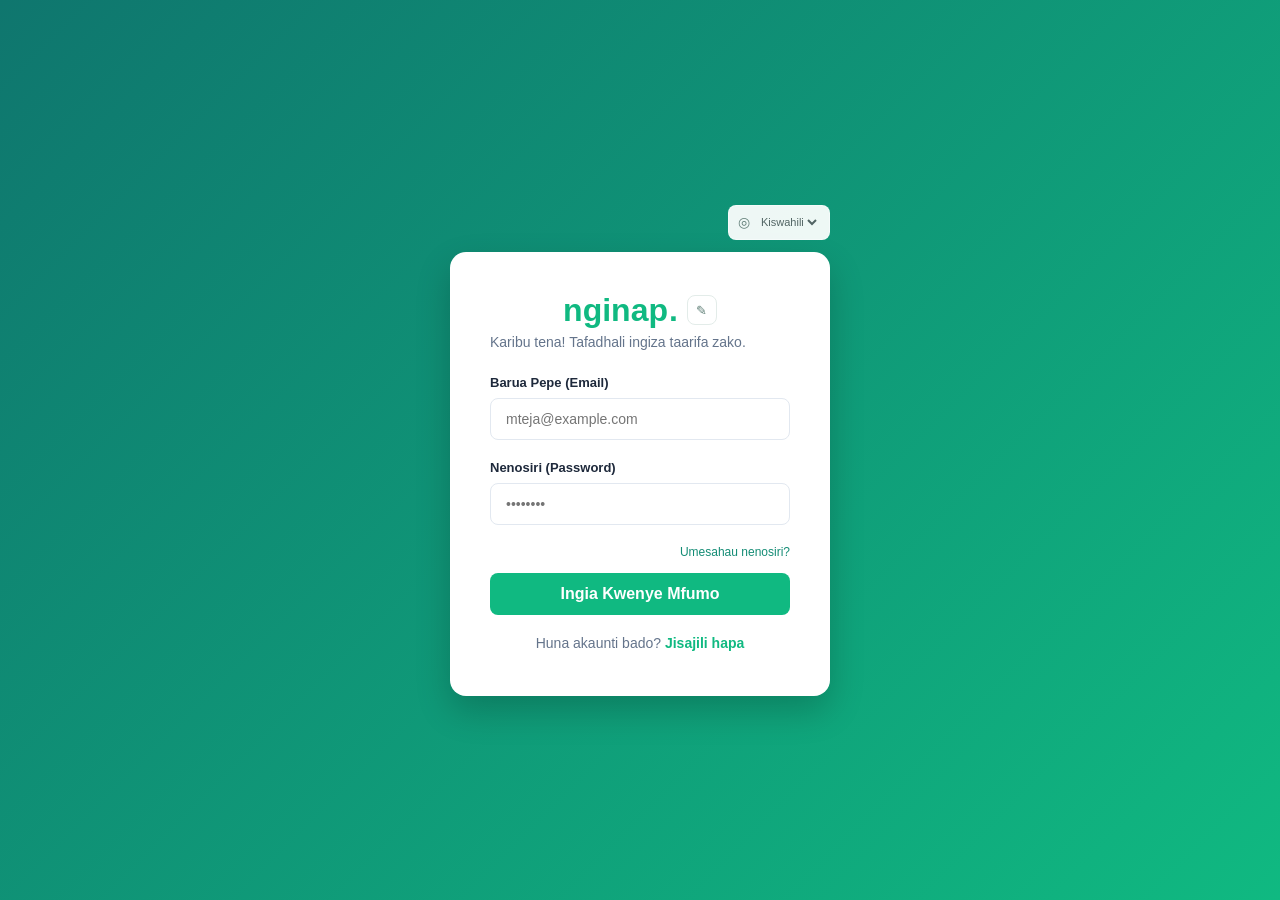
==== index.html @ a38a0522 "first commit" ====
<!DOCTYPE html>
<html lang="sw">
<head>
    <meta charset="UTF-8">
    <meta name="viewport" content="width=device-width, initial-scale=1.0">
    <title>Ingia - Nginap Guest House</title>
    <link rel="stylesheet" href="style.css">
</head>
<body class="auth-body">
    <div class="auth-container">
        <div class="auth-language">
            <label class="language-switcher"><span aria-hidden="true">◎</span><select data-language-switch aria-label="Chagua lugha"><option value="sw">Kiswahili</option><option value="en">English</option></select></label>
        </div>
        <div class="auth-card">
            <div class="brand-logo">
                <div class="brand-heading"><h2><span data-brand-name>nginap</span><span>.</span></h2><button class="brand-edit-button" type="button" data-open-brand-dialog aria-label="Badilisha jina la guest house" title="Badilisha jina la guest house">✎</button></div>
                <p>Karibu tena! Tafadhali ingiza taarifa zako.</p>
            </div>
            
            <form id="login-form">
                <div class="input-group">
                    <label>Barua Pepe (Email)</label>
                    <input type="email" id="login-email" placeholder="mteja@example.com" required>
                </div>
                
                <div class="input-group">
                    <label>Nenosiri (Password)</label>
                    <input type="password" id="login-password" placeholder="••••••••" required>
                </div>
                <button id="forgot-password-link" class="auth-link-button" type="button">Umesahau nenosiri?</button>
                
                <button type="submit" class="btn-primary">Ingia Kwenye Mfumo</button>
            </form>

            <form id="forgot-password-form" hidden>
                <div class="input-group">
                    <label for="forgot-email">Barua pepe ya akaunti</label>
                    <input type="email" id="forgot-email" required>
                </div>
                <button type="submit" class="btn-primary">Tengeneza token ya kubadilisha nenosiri</button>
                <button id="back-to-login" class="auth-link-button" type="button">Rudi kwenye kuingia</button>
            </form>

            <form id="reset-password-form" hidden>
                <div class="input-group">
                    <label for="reset-token">Token ya kubadilisha nenosiri</label>
                    <input type="text" id="reset-token" required>
                </div>
                <div class="input-group">
                    <label for="new-password">Nenosiri jipya</label>
                    <input type="password" id="new-password" minlength="8" required>
                </div>
                <button type="submit" class="btn-primary">Badilisha nenosiri</button>
            </form>
            
            <div class="auth-footer">
                <p>Huna akaunti bado? <a href="register.html">Jisajili hapa</a></p>
            </div>
            <div id="message" class="msg"></div>
        </div>
    </div>

    <script src="brand.js"></script>
    <script src="i18n.js"></script>
    <script src="api.js"></script>
    <script>
        const loginForm = document.getElementById('login-form');
        const forgotForm = document.getElementById('forgot-password-form');
        const resetForm = document.getElementById('reset-password-form');
        const authMessage = document.getElementById('message');

        document.getElementById('forgot-password-link').addEventListener('click', () => {
            loginForm.hidden = true;
            forgotForm.hidden = false;
            authMessage.textContent = '';
        });
        document.getElementById('back-to-login').addEventListener('click', () => {
            forgotForm.hidden = true;
            resetForm.hidden = true;
            loginForm.hidden = false;
            authMessage.textContent = '';
        });

        loginForm.addEventListener('submit', async (e) => {
            e.preventDefault();
            const email = document.getElementById('login-email').value;
            const password = document.getElementById('login-password').value;

            const formData = new URLSearchParams();
            formData.append('username', email);
            formData.append('password', password);

            try {
                const data = await apiRequest('/auth/login', {
                    method: 'POST',
                    headers: { 'Content-Type': 'application/x-www-form-urlencoded' },
                    body: formData
                });

                localStorage.setItem('token', data.access_token);
                window.location.href = 'dashbord.html';
            } catch (error) {
                authMessage.innerText = error.message;
            }
        });

        forgotForm.addEventListener('submit', async (event) => {
            event.preventDefault();
            authMessage.textContent = '';
            try {
                const result = await apiRequest('/auth/forgot-password', {
                    method: 'POST',
                    body: JSON.stringify({ email: document.getElementById('forgot-email').value })
                });
                forgotForm.hidden = true;
                resetForm.hidden = false;
                if (result.reset_token_kwa_majaribio) {
                    document.getElementById('reset-token').value = result.reset_token_kwa_majaribio;
                    authMessage.textContent = 'Token ya majaribio imejazwa. Weka nenosiri jipya hapa chini.';
                    authMessage.classList.add('success-message');
                } else {
                    authMessage.textContent = result.message;
                    authMessage.classList.remove('success-message');
                }
            } catch (error) {
                authMessage.textContent = error.message;
            }
        });

        resetForm.addEventListener('submit', async (event) => {
            event.preventDefault();
            authMessage.textContent = '';
            try {
                const result = await apiRequest('/auth/reset-password', {
                    method: 'POST',
                    body: JSON.stringify({
                        token: document.getElementById('reset-token').value.trim(),
                        new_password: document.getElementById('new-password').value
                    })
                });
                authMessage.textContent = `${result.message} Unaweza kuingia sasa.`;
                authMessage.classList.add('success-message');
                resetForm.hidden = true;
                loginForm.hidden = false;
            } catch (error) {
                authMessage.textContent = error.message;
                authMessage.classList.remove('success-message');
            }
        });
    </script>
</body>
</html>
---- style.css ----
:root {
    --primary-green: #0f766e;
    --accent-green: #10b981;
    --bg-light: #f8fafc;
    --sidebar-bg: #ffffff;
    --text-dark: #1e293b;
    --text-muted: #64748b;
    --border-color: #e2e8f0;
}

* {
    box-sizing: border-box;
    margin: 0;
    padding: 0;
    font-family: 'Segoe UI', Tahoma, Geneva, Verdana, sans-serif;
}

/* Auth Pages (Login & Register) Style */
.auth-body {
    background: linear-gradient(135deg, #0f766e 0%, #10b981 100%);
    height: 100vh;
    display: flex;
    justify-content: center;
    align-items: center;
}

.auth-container {
    width: 100%;
    max-width: 420px;
    padding: 20px;
}

.auth-card {
    background: #ffffff;
    padding: 40px;
    border-radius: 16px;
    box-shadow: 0 15px 35px rgba(0, 0, 0, 0.2);
}

.brand-logo h2 {
    font-size: 32px;
    color: var(--text-dark);
    margin-bottom: 5px;
}

.brand-logo h2 span {
    color: var(--accent-green);
}

.brand-logo p {
    color: var(--text-muted);
    font-size: 14px;
    margin-bottom: 25px;
}

.input-group {
    margin-bottom: 20px;
}

.input-group label {
    display: block;
    font-size: 13px;
    font-weight: 600;
    color: var(--text-dark);
    margin-bottom: 8px;
}

.input-group input {
    width: 100%;
    padding: 12px 15px;
    border: 1px solid var(--border-color);
    border-radius: 8px;
    font-size: 14px;
    outline: none;
    transition: all 0.3s;
}

.input-group input:focus {
    border-color: var(--accent-green);
    box-shadow: 0 0 0 3px rgba(16, 185, 129, 0.1);
}

.btn-primary {
    width: 100%;
    padding: 12px;
    background-color: var(--accent-green);
    color: white;
    border: none;
    border-radius: 8px;
    font-size: 16px;
    font-weight: 600;
    cursor: pointer;
    transition: background 0.3s;
}

.btn-primary:hover {
    background-color: #059669;
}

.auth-footer {
    text-align: center;
    margin-top: 20px;
    font-size: 14px;
    color: var(--text-muted);
}

.auth-footer a {
    color: var(--accent-green);
    text-decoration: none;
    font-weight: 600;
}

.msg {
    color: #dc2626;
    text-align: center;
    margin-top: 15px;
    font-size: 14px;
}

/* Dashboard Layout Style (Kama kwenye picha) */
.dashboard-body {
    background-color: var(--bg-light);
    color: var(--text-dark);
}

.app-layout {
    display: flex;
    height: 100vh;
    overflow: hidden;
}

.sidebar {
    width: 240px;
    background: var(--sidebar-bg);
    border-right: 1px solid var(--border-color);
    display: flex;
    flex-direction: column;
}

.sidebar-brand {
    padding: 25px;
    font-size: 24px;
    font-weight: bold;
    color: var(--accent-green);
}

.sidebar-menu {
    list-style: none;
    padding: 0 15px;
    flex-grow: 1;
}

.sidebar-menu li {
    margin-bottom: 5px;
}

.sidebar-menu li a {
    display: block;
    padding: 12px 15px;
    color: var(--text-muted);
    text-decoration: none;
    border-radius: 8px;
    font-weight: 500;
    transition: 0.2s;
}

.sidebar-menu li.active a, .sidebar-menu li a:hover {
    background-color: #ecfdf5;
    color: var(--accent-green);
}

.sidebar-footer {
    padding: 20px;
    border-top: 1px solid var(--border-color);
}

.btn-logout {
    width: 100%;
    padding: 10px;
    background: #fee2e2;
    color: #dc2626;
    border: none;
    border-radius: 6px;
    cursor: pointer;
    font-weight: 600;
}

.main-content {
    flex-grow: 1;
    display: flex;
    flex-direction: column;
    overflow-y: auto;
    padding: 30px;
}

.top-navbar {
    display: flex;
    justify-content: space-between;
    align-items: center;
    margin-bottom: 25px;
}

.search-bar input {
    padding: 10px 15px;
    width: 300px;
    border: 1px solid var(--border-color);
    border-radius: 20px;
    background: #ffffff;
}

.user-profile {
    display: flex;
    align-items: center;
    gap: 15px;
}

.booking-header-section {
    display: flex;
    justify-content: space-between;
    align-items: center;
    margin-bottom: 20px;
}

.booking-title-area h2 {
    font-size: 24px;
    font-weight: bold;
}

.current-date {
    color: var(--text-muted);
    font-size: 14px;
}

.booking-actions {
    display: flex;
    gap: 10px;
    align-items: center;
}

.filter-btn, .filter-tab {
    padding: 8px 15px;
    border: 1px solid var(--border-color);
    background: white;
    border-radius: 6px;
    cursor: pointer;
    font-weight: 500;
}

.filter-tab.active {
    background: #ecfdf5;
    color: var(--accent-green);
    border-color: var(--accent-green);
}

.btn-create {
    background: var(--accent-green);
    color: white;
    border: none;
    padding: 9px 18px;
    border-radius: 6px;
    font-weight: 600;
    cursor: pointer;
}

/* Calendar Grid Styling */
.calendar-grid-container {
    background: white;
    border-radius: 12px;
    border: 1px solid var(--border-color);
    padding: 20px;
}

.calendar-timeline {
    display: grid;
    grid-template-columns: repeat(8, 1fr);
    gap: 10px;
    margin-bottom: 20px;
    border-bottom: 1px solid var(--border-color);
    padding-bottom: 15px;
}

.day-box {
    text-align: center;
    padding: 8px;
    border-radius: 8px;
}

.day-box span {
    display: block;
    font-size: 11px;
    color: var(--text-muted);
}

.day-box strong {
    font-size: 16px;
}

.day-box.active {
    background: var(--accent-green);
    color: white;
}

.day-box.active span {
    color: #e6f4ea;
}

.room-category-title {
    font-weight: bold;
    margin: 15px 0 10px 0;
    color: var(--text-muted);
    font-size: 14px;
}

.room-row {
    display: flex;
    align-items: center;
    gap: 15px;
    margin-bottom: 15px;
}

.room-info-card {
    width: 120px;
    padding: 10px;
    background: #f8fafc;
    border-radius: 8px;
    border: 1px solid var(--border-color);
}

.room-info-card h4 {
    font-size: 14px;
}

.room-info-card small {
    font-size: 11px;
    color: var(--text-muted);
}

.room-slots {
    display: flex;
    gap: 10px;
    flex-grow: 1;
}

.booking-card {
    padding: 10px;
    border-radius: 8px;
    font-size: 12px;
    flex: 1;
    min-width: 150px;
}

.booking-card.green {
    background: #ecfdf5;
    border: 1px solid #a7f3d0;
    color: #065f46;
}

.booking-card.yellow {
    background: #fef3c7;
    border: 1px solid #fde68a;
}

.booking-card.empty {
    background: #f1f5f9;
    border: 1px dashed var(--border-color);
    display: flex;
    justify-content: center;
    align-items: center;
    font-size: 18px;
    color: var(--text-muted);
    cursor: pointer;
    max-width: 50px;
}

.dashboard-summary {
    display: grid;
    grid-template-columns: repeat(3, minmax(0, 1fr));
    gap: 15px;
    margin-bottom: 20px;
}

.summary-card {
    display: flex;
    flex-direction: column;
    gap: 8px;
    padding: 18px 20px;
    background: #fff;
    border: 1px solid var(--border-color);
    border-radius: 10px;
}

.summary-card span,
.loading-message,
.empty-state,
.no-room-bookings {
    color: var(--text-muted);
}

.summary-card strong {
    font-size: 24px;
}

.dashboard-message {
    margin-bottom: 15px;
    padding: 12px 15px;
    color: #065f46;
    background: #ecfdf5;
    border-radius: 8px;
}

.dashboard-message:empty,
.dashboard-message[hidden] {
    display: none;
}

.dashboard-message.error {
    color: #991b1b;
    background: #fee2e2;
}

.room-group + .room-group {
    margin-top: 20px;
}

.room-bookings {
    display: flex;
    flex: 1;
    flex-wrap: wrap;
    gap: 10px;
}

.room-bookings .booking-card {
    flex: 1 1 220px;
}

.room-bookings .booking-card small,
.room-info-card small {
    display: block;
    margin-top: 5px;
}

.availability-open {
    color: #047857;
}

.availability-busy {
    color: #b45309;
}

.no-room-bookings,
.empty-state,
.loading-message {
    padding: 12px 0;
}

.booking-dialog {
    width: min(620px, calc(100% - 30px));
    max-height: calc(100% - 30px);
    margin: auto;
    padding: 26px;
    border: 0;
    border-radius: 14px;
    box-shadow: 0 20px 50px rgba(15, 23, 42, .25);
}

.booking-dialog::backdrop {
    background: rgba(15, 23, 42, .55);
}

.dialog-heading,
.dialog-actions {
    display: flex;
    align-items: center;
    justify-content: space-between;
    gap: 12px;
}

.dialog-heading {
    margin-bottom: 20px;
}

.dialog-heading p {
    margin-top: 5px;
    color: var(--text-muted);
    font-size: 14px;
}

.dialog-close {
    border: 0;
    background: transparent;
    color: var(--text-muted);
    font-size: 28px;
    cursor: pointer;
}

.form-grid {
    display: grid;
    grid-template-columns: repeat(2, minmax(0, 1fr));
    gap: 0 15px;
}

.booking-dialog .input-group {
    margin-bottom: 14px;
}

.booking-dialog .input-group input,
.booking-dialog .input-group select,
.filter-btn {
    min-height: 42px;
}

.dialog-actions {
    justify-content: flex-end;
    margin-top: 10px;
}

.btn-create:disabled {
    cursor: not-allowed;
    opacity: .6;
}

.sr-only {
    position: absolute;
    width: 1px;
    height: 1px;
    overflow: hidden;
    clip: rect(0, 0, 0, 0);
    white-space: nowrap;
}

@media (max-width: 760px) {
    .app-layout {
        height: auto;
        min-height: 100vh;
        overflow: visible;
    }

    .sidebar {
        width: 68px;
        flex-shrink: 0;
    }

    .sidebar-brand {
        padding: 18px 8px;
        font-size: 16px;
        text-align: center;
    }

    .sidebar-menu {
        padding: 0 6px;
    }

    .sidebar-menu li a {
        padding: 10px 4px;
        font-size: 0;
        text-align: center;
    }

    .sidebar-menu li a::first-letter {
        font-size: 20px;
    }

    .sidebar-footer {
        padding: 10px 5px;
    }

    .btn-logout {
        font-size: 0;
    }

    .btn-logout::first-letter {
        font-size: 18px;
    }

    .main-content {
        min-width: 0;
        padding: 18px 12px;
    }

    .top-navbar,
    .booking-header-section {
        align-items: stretch;
        flex-direction: column;
        gap: 15px;
    }

    .search-bar input {
        width: 100%;
    }

    .booking-actions {
        flex-wrap: wrap;
    }

    .dashboard-summary {
        grid-template-columns: 1fr;
        gap: 8px;
    }

    .summary-card {
        padding: 12px 15px;
    }

    .summary-card strong {
        font-size: 20px;
    }

    .room-row {
        align-items: stretch;
        flex-direction: column;
        gap: 8px;
    }

    .room-info-card {
        width: 100%;
    }

    .form-grid {
        grid-template-columns: 1fr;
    }
}

[hidden] {
    display: none !important;
}

.dashboard-body {
    --primary-green: #147d6f;
    --accent-green: #19a88b;
    min-height: 100vh;
    background: #f5f7f8;
    color: #1c2b31;
}

.app-layout {
    min-height: 100vh;
    height: auto;
    overflow: visible;
}

.sidebar {
    position: sticky;
    top: 0;
    width: 248px;
    height: 100vh;
    flex: 0 0 248px;
    padding: 26px 17px 18px;
    background: #fff;
    border-right: 1px solid #e9eeee;
}

.sidebar-brand {
    display: flex;
    align-items: center;
    gap: 11px;
    padding: 0 10px;
    color: #172d31;
    text-decoration: none;
    font-size: 22px;
    font-weight: 750;
    letter-spacing: -.8px;
}

.sidebar-brand small {
    display: block;
    margin-top: 1px;
    color: #9aa8a8;
    font-size: 8px;
    letter-spacing: 1.7px;
}

.brand-mark,
.avatar,
.table-avatar {
    display: inline-grid;
    place-items: center;
    border-radius: 12px;
    background: #e4f5f0;
    color: #178d78;
    font-weight: 750;
}

.brand-mark {
    width: 38px;
    height: 38px;
    border-radius: 12px 12px 12px 4px;
    color: #fff;
    background: linear-gradient(145deg, #21b598, #127a72);
    font-size: 20px;
}

.menu-caption,
.eyebrow {
    color: #9aa6a7;
    font-size: 10px;
    font-weight: 700;
    letter-spacing: 1.5px;
}

.menu-caption {
    margin: 42px 12px 12px;
}

.sidebar-menu {
    display: grid;
    gap: 5px;
    padding: 0;
}

.sidebar-menu .nav-link {
    display: flex;
    align-items: center;
    gap: 13px;
    padding: 12px 13px;
    border-radius: 9px;
    color: #728081;
    font-size: 13px;
    font-weight: 550;
    text-decoration: none;
    transition: .18s ease;
}

.sidebar-menu .nav-link > span {
    width: 20px;
    color: #829091;
    font-size: 19px;
    text-align: center;
}

.sidebar-menu .nav-link.active,
.sidebar-menu .nav-link:hover {
    color: #147d6f;
    background: #eaf6f2;
}

.sidebar-menu .nav-link.active > span {
    color: #168d79;
}

.sidebar-bottom {
    margin-top: auto;
}

.sidebar-help {
    display: flex;
    gap: 10px;
    margin: 15px 2px;
    padding: 15px 12px;
    border: 1px solid #e8eeee;
    border-radius: 10px;
    color: #607071;
    font-size: 12px;
    line-height: 1.5;
}

.sidebar-help > span {
    color: #18a88c;
}

.sidebar .btn-logout {
    display: flex;
    align-items: center;
    gap: 10px;
    padding: 11px 13px;
    color: #6f7c7c;
    background: transparent;
    font-size: 12px;
    text-align: left;
}

.sidebar .btn-logout:hover {
    color: #b33d3d;
    background: #fff1f0;
}

.main-content {
    width: min(100%, 1550px);
    min-width: 0;
    margin: 0 auto;
    padding: 26px clamp(20px, 4vw, 55px) 20px;
}

.top-navbar {
    min-height: 48px;
    margin-bottom: 30px;
}

.welcome-copy > span,
.welcome-copy > small {
    display: block;
}

.welcome-copy > span {
    font-size: 15px;
    font-weight: 700;
}

.welcome-copy > small,
.user-info small {
    margin-top: 4px;
    color: #899596;
    font-size: 11px;
}

.user-profile {
    gap: 10px;
}

.avatar {
    width: 39px;
    height: 39px;
    border-radius: 50%;
    background: #e7f2ee;
}

.user-info strong,
.user-info small {
    display: block;
}

.user-info strong {
    font-size: 12px;
}

.page-heading {
    display: flex;
    align-items: center;
    justify-content: space-between;
    gap: 20px;
    margin-bottom: 24px;
}

.page-heading h1 {
    margin: 5px 0 6px;
    font-size: clamp(25px, 3vw, 32px);
    letter-spacing: -1px;
}

.page-heading p,
.section-heading p {
    color: #829091;
    font-size: 12px;
}

.btn-create {
    min-height: 41px;
    padding: 0 17px;
    border-radius: 8px;
    background: #168b77;
    box-shadow: 0 4px 10px #168b7726;
    font-size: 12px;
    transition: .15s ease;
}

.btn-create:hover {
    background: #0f7564;
    transform: translateY(-1px);
}

.btn-create span {
    margin-right: 4px;
    font-size: 16px;
}

.dashboard-summary {
    grid-template-columns: repeat(4, minmax(0, 1fr));
    gap: 14px;
    margin-bottom: 32px;
}

.summary-card {
    position: relative;
    display: grid;
    grid-template-columns: 42px 1fr;
    align-items: center;
    column-gap: 11px;
    min-height: 105px;
    padding: 17px;
    border: 1px solid #ebeeee;
    border-radius: 11px;
    box-shadow: 0 2px 7px #1c2b3108;
}

.summary-card > div:nth-child(2) span {
    display: block;
    margin-bottom: 5px;
    color: #7b8889;
    font-size: 11px;
}

.summary-card strong {
    font-size: 25px;
    letter-spacing: -.5px;
}

.summary-card > small {
    grid-column: 2;
    margin-top: -8px;
    color: #a1acad;
    font-size: 9px;
}

.stat-icon {
    display: grid;
    grid-row: span 2;
    width: 40px;
    height: 40px;
    place-items: center;
    border-radius: 11px;
    font-size: 17px;
}

.stat-icon.teal { color: #147d80; background: #e5f4f2; }
.stat-icon.green { color: #15966e; background: #e8f6ee; }
.stat-icon.amber { color: #bd8222; background: #fff4df; }
.stat-icon.violet { color: #8267be; background: #f0ecfa; }

.section-heading {
    display: flex;
    align-items: center;
    justify-content: space-between;
    gap: 15px;
    margin: 28px 0 13px;
}

.section-heading h2 {
    margin-bottom: 4px;
    font-size: 16px;
}

.section-heading p {
    font-size: 11px;
}

.text-button {
    border: 0;
    color: #168b77;
    background: transparent;
    font-size: 11px;
    font-weight: 650;
    cursor: pointer;
}

.text-button span {
    margin-left: 5px;
}

.data-card {
    overflow: hidden;
    border: 1px solid #e9eeee;
    border-radius: 11px;
    background: #fff;
    box-shadow: 0 2px 8px #1c2b3108;
}

.table-scroll {
    overflow-x: auto;
}

.data-card table {
    width: 100%;
    border-collapse: collapse;
    text-align: left;
}

.data-card th {
    padding: 12px 16px;
    border-bottom: 1px solid #edf0f0;
    color: #9aa5a6;
    background: #fbfcfc;
    font-size: 9px;
    font-weight: 700;
    letter-spacing: .7px;
    white-space: nowrap;
}

.data-card td {
    padding: 12px 16px;
    border-bottom: 1px solid #f0f2f2;
    color: #536162;
    font-size: 11px;
    white-space: nowrap;
}

.data-card tbody tr:last-child td {
    border-bottom: 0;
}

.person-cell {
    display: flex;
    align-items: center;
    gap: 9px;
}

.person-cell > span:last-child {
    display: grid;
    gap: 3px;
}

.person-cell strong {
    color: #29383a;
    font-size: 11px;
}

.person-cell small,
.cell-subtitle {
    display: block;
    color: #9aa5a6;
    font-size: 10px;
}

.table-avatar {
    width: 31px;
    height: 31px;
    flex: 0 0 31px;
    border-radius: 50%;
    font-size: 11px;
}

.status-badge,
.availability-pill {
    display: inline-flex;
    align-items: center;
    gap: 6px;
    padding: 5px 8px;
    border-radius: 20px;
    font-size: 9px;
    font-weight: 650;
}

.status-badge i,
.availability-pill i {
    width: 6px;
    height: 6px;
    border-radius: 50%;
    background: currentColor;
}

.badge-blue { color: #3975ba; background: #edf4fc; }
.badge-green { color: #16815f; background: #e9f6ef; }
.badge-gray { color: #7c8788; background: #f0f2f2; }
.badge-red { color: #b45050; background: #fff0ef; }

.overview-room-grid,
.rooms-grid {
    display: grid;
    grid-template-columns: repeat(4, minmax(0, 1fr));
    gap: 14px;
}

.overview-room-card,
.managed-room-card {
    overflow: hidden;
    border: 1px solid #e9eeee;
    border-radius: 11px;
    background: #fff;
    box-shadow: 0 2px 8px #1c2b3108;
}

.room-art {
    position: relative;
    display: grid;
    height: 91px;
    place-items: center;
    color: #9bc9be;
    background: linear-gradient(140deg, #eaf4f1, #d9ebe6);
    font-size: 34px;
}

.room-art::before,
.room-art::after {
    position: absolute;
    content: "";
    width: 42px;
    height: 42px;
    border: 1px solid #ffffff80;
    border-radius: 50%;
}

.room-art::after {
    width: 65px;
    height: 65px;
}

.room-card-copy {
    padding: 13px;
}

.room-type {
    color: #168b77;
    font-size: 9px;
    font-weight: 700;
    text-transform: uppercase;
}

.room-card-copy h3,
.managed-room-body h3 {
    margin: 4px 0 8px;
    font-size: 13px;
}

.room-card-copy > p {
    margin-bottom: 10px;
    font-size: 12px;
    font-weight: 700;
}

.room-card-copy > p small,
.room-price small {
    color: #929e9e;
    font-size: 9px;
    font-weight: 400;
}

.availability-pill.is-open { color: #178464; background: #eaf6ef; }
.availability-pill.is-busy { color: #b47a24; background: #fff4df; }

.view-panel {
    display: none;
}

.view-panel.active {
    display: block;
    animation: fade-in .18s ease-out;
}

@keyframes fade-in {
    from { opacity: .55; transform: translateY(3px); }
    to { opacity: 1; transform: translateY(0); }
}

.toolbar {
    display: flex;
    align-items: center;
    gap: 10px;
    margin-bottom: 14px;
}

.search-control {
    display: flex;
    align-items: center;
    gap: 8px;
    width: min(370px, 100%);
    min-height: 39px;
    padding: 0 12px;
    border: 1px solid #e5ebea;
    border-radius: 8px;
    background: white;
    color: #8a9898;
}

.search-control > span {
    font-size: 21px;
}

.search-control input {
    width: 100%;
    border: 0;
    outline: 0;
    color: #273638;
    background: transparent;
    font: inherit;
    font-size: 11px;
}

.select-control {
    min-height: 39px;
    padding: 0 30px 0 12px;
    border: 1px solid #e5ebea;
    border-radius: 8px;
    color: #5b6869;
    background: #fff;
    font: inherit;
    font-size: 11px;
}

.table-card {
    min-height: 120px;
}

.action-button,
.icon-button {
    padding: 7px 9px;
    border: 1px solid #d6eae4;
    border-radius: 6px;
    color: #167c6d;
    background: #f2faf7;
    font: inherit;
    font-size: 10px;
    cursor: pointer;
}

.icon-button {
    width: 31px;
    height: 31px;
    padding: 0;
    font-size: 14px;
}

.action-button:hover,
.icon-button:hover {
    background: #e3f4ee;
}

.delete-link {
    padding: 5px;
    border: 0;
    color: #b45050;
    background: transparent;
    font: inherit;
    font-size: 10px;
    cursor: pointer;
}

.delete-link:disabled {
    color: #adb6b6;
    cursor: not-allowed;
}

.muted {
    color: #a6afaf;
}

.rooms-grid {
    grid-template-columns: repeat(3, minmax(0, 1fr));
}

.room-art.large {
    height: 115px;
    font-size: 42px;
}

.room-number-tag {
    position: absolute;
    z-index: 1;
    top: 10px;
    right: 10px;
    padding: 5px 8px;
    border-radius: 15px;
    color: #55756e;
    background: #ffffffc9;
    font-size: 9px;
}

.managed-room-body {
    padding: 14px;
}

.room-title-line,
.room-bottom-line {
    display: flex;
    align-items: center;
    justify-content: space-between;
    gap: 8px;
}

.room-title-line h3 {
    margin-bottom: 0;
}

.room-description {
    min-height: 16px;
    margin: 10px 0;
    overflow: hidden;
    color: #879394;
    font-size: 10px;
    text-overflow: ellipsis;
    white-space: nowrap;
}

.room-price {
    font-size: 13px;
    font-weight: 700;
}

.delete-link[data-delete-room] {
    margin-top: 11px;
    padding-left: 0;
}

.empty-state {
    display: grid;
    min-height: 120px;
    align-content: center;
    justify-items: center;
    gap: 7px;
    padding: 20px;
    color: #819091;
    font-size: 12px;
    text-align: center;
}

.empty-state > span {
    color: #acc9c1;
    font-size: 23px;
}

.dashboard-message {
    position: fixed;
    z-index: 5;
    top: 18px;
    right: 22px;
    max-width: min(420px, calc(100vw - 32px));
    padding: 13px 18px;
    border: 1px solid #d1eadd;
    border-radius: 9px;
    color: #126b56;
    background: #f0fbf5;
    box-shadow: 0 8px 30px #1c2b3120;
    font-size: 12px;
}

.dashboard-message.error {
    border-color: #f2ceca;
    color: #a33f3f;
    background: #fff4f2;
}

.booking-dialog {
    max-width: 620px;
    padding: 27px;
    border: 1px solid #e7eceb;
}

.booking-dialog .dialog-heading {
    align-items: flex-start;
    margin-bottom: 20px;
}

.dialog-heading h2 {
    margin-top: 4px;
    font-size: 21px;
}

.dialog-heading p {
    font-size: 11px;
}

.booking-dialog .input-group {
    margin-bottom: 12px;
}

.booking-dialog .input-group input,
.booking-dialog .input-group select {
    width: 100%;
    padding: 10px 11px;
    border: 1px solid #e0e8e6;
    border-radius: 7px;
    color: #263537;
    background: #fff;
    font: inherit;
    font-size: 12px;
}

.booking-dialog .input-group label {
    font-size: 11px;
}

.detail-grid {
    display: grid;
    grid-template-columns: repeat(2, minmax(0, 1fr));
    gap: 10px;
}

.detail-item {
    display: grid;
    gap: 6px;
    padding: 12px;
    border: 1px solid #e9eeee;
    border-radius: 8px;
    background: #fbfcfc;
}

.detail-item span {
    color: #899596;
    font-size: 10px;
}

.detail-item strong {
    overflow-wrap: anywhere;
    color: #2b3a3b;
    font-size: 12px;
    font-weight: 600;
}

.booking-dialog .input-group input:focus,
.booking-dialog .input-group select:focus {
    border-color: #42aa91;
    outline: 2px solid #42aa9125;
}

.dialog-close {
    width: 30px;
    height: 30px;
    border-radius: 7px;
    background: #f4f6f6;
    font-size: 22px;
    line-height: 1;
}

.dialog-actions {
    margin-top: 17px;
}

.dialog-actions .filter-btn {
    min-height: 39px;
    border-radius: 7px;
    color: #677576;
    font-size: 11px;
}

.form-grid {
    gap: 0 15px;
}

.msg {
    min-height: 0;
    margin-top: 5px;
}

.app-footer {
    display: flex;
    justify-content: space-between;
    gap: 10px;
    margin-top: 38px;
    padding-top: 15px;
    border-top: 1px solid #e8eded;
    color: #9ba5a5;
    font-size: 10px;
}

.app-footer > span:first-child {
    color: #168b77;
    font-weight: 750;
}

.mobile-brand {
    display: none;
}

.sidebar-top {
    display: flex;
    align-items: center;
    justify-content: space-between;
}

.sidebar-controls {
    display: flex;
    align-items: center;
    gap: 9px;
}

.brand-edit-button {
    display: inline-grid;
    width: 30px;
    height: 30px;
    flex: 0 0 auto;
    place-items: center;
    border: 1px solid #e3ece9;
    border-radius: 8px;
    color: #618078;
    background: #fff;
    font-size: 13px;
    cursor: pointer;
    transition: .15s ease;
}

.brand-edit-button:hover {
    border-color: #abd8ca;
    color: #147d6f;
    background: #f1faf6;
}

.brand-heading {
    display: flex;
    align-items: center;
    justify-content: center;
    gap: 9px;
}

.brand-heading h2 {
    display: flex;
    align-items: baseline;
    gap: 1px;
    overflow-wrap: anywhere;
}

.auth-card .brand-edit-button {
    margin-top: -5px;
}

.menu-toggle {
    display: none;
}

.language-switcher {
    display: inline-flex;
    align-items: center;
    gap: 7px;
    min-height: 35px;
    padding: 0 9px;
    border: 1px solid #e3eae8;
    border-radius: 8px;
    color: #64807a;
    background: #fff;
}

.language-switcher > span {
    font-size: 14px;
}

.language-switcher select {
    max-width: 105px;
    border: 0;
    outline: 0;
    color: #526564;
    background: transparent;
    font: inherit;
    font-size: 11px;
    cursor: pointer;
}

.auth-language {
    display: flex;
    justify-content: flex-end;
    margin-bottom: 12px;
}

.brand-dialog {
    width: min(440px, calc(100% - 28px));
}

.brand-dialog .dialog-heading {
    margin-bottom: 17px;
}

.brand-dialog .dialog-heading p {
    max-width: 310px;
    line-height: 1.5;
}

.auth-language .language-switcher {
    border-color: #ffffff70;
    background: #ffffffed;
}

.report-filters {
    display: flex;
    align-items: center;
    gap: 12px;
    margin-bottom: 17px;
    padding: 14px 17px;
}

.report-filters label {
    color: #667475;
    font-size: 11px;
    font-weight: 650;
}

.report-filters .select-control {
    min-width: 120px;
}

.report-filters input[type="date"] {
    min-width: 145px;
}

.report-range {
    margin-left: auto;
    color: #788687;
    font-size: 11px;
}

.report-summary {
    margin-bottom: 17px;
}

.report-summary .summary-card {
    min-height: 98px;
}

.report-summary .summary-card > small {
    font-size: 8px;
}

.report-chart-card {
    padding: 4px 16px 16px;
}

.report-chart-card .section-heading {
    margin: 12px 0 15px;
}

.chart-legend {
    display: inline-flex;
    align-items: center;
    gap: 6px;
    color: #829091;
    font-size: 10px;
}

.chart-legend i {
    width: 8px;
    height: 8px;
    border-radius: 3px;
    background: #168b77;
}

.report-chart {
    display: flex;
    align-items: stretch;
    gap: 5px;
    min-height: 165px;
    overflow-x: auto;
    padding: 5px 3px 0;
}

.chart-column {
    display: grid;
    flex: 1 0 22px;
    grid-template-rows: 18px 1fr 18px;
    justify-items: center;
    min-width: 22px;
    max-width: 70px;
    color: #879394;
    text-align: center;
}

.chart-column > strong {
    color: #738181;
    font-size: 9px;
    font-weight: 550;
}

.chart-track {
    display: flex;
    align-items: flex-end;
    justify-content: center;
    width: 100%;
    height: 120px;
    padding: 0 4px;
    border-bottom: 1px solid #e9eeee;
}

.chart-track > span {
    width: min(22px, 80%);
    min-height: 2px;
    border-radius: 5px 5px 1px 1px;
    background: linear-gradient(180deg, #35b99b, #168b77);
}

.chart-column > small {
    padding-top: 4px;
    color: #8a9697;
    font-size: 8px;
}

.report-message {
    position: static;
    max-width: none;
    margin-bottom: 14px;
}

.report-message.error {
    color: #a33f3f;
}

.report-summary .summary-card:nth-child(3) strong {
    font-size: clamp(16px, 2vw, 23px);
    overflow-wrap: anywhere;
}

@media (max-width: 700px) {
    .report-filters {
        flex-wrap: wrap;
        gap: 8px;
        padding: 12px;
    }

    .report-filters label {
        width: calc(36% - 8px);
    }

    .report-filters .select-control,
    .report-filters input[type="date"] {
        flex: 1;
        min-width: 0;
    }

    .report-range {
        width: 100%;
        margin: 3px 0 0;
    }

    .chart-column {
        flex-basis: 25px;
    }
}

.auth-link-button {
    display: block;
    margin: 0 0 14px auto;
    padding: 0;
    border: 0;
    color: #148c75;
    background: transparent;
    font-size: 12px;
    cursor: pointer;
}

.auth-card form[hidden] {
    display: none !important;
}

.success-message {
    color: #047857;
}

@media (max-width: 1050px) {
    .dashboard-summary,
    .overview-room-grid {
        grid-template-columns: repeat(2, minmax(0, 1fr));
    }

    .rooms-grid {
        grid-template-columns: repeat(2, minmax(0, 1fr));
    }
}

@media (max-width: 700px) {
    .app-layout {
        display: block;
    }

    .sidebar {
        position: sticky;
        z-index: 10;
        top: 0;
        width: 100%;
        height: auto;
        padding: 10px 14px;
        border-right: 0;
        border-bottom: 1px solid #e9eeee;
        box-shadow: 0 3px 12px #1c2b3108;
    }

    .sidebar-top {
        min-height: 38px;
    }

    .sidebar-brand {
        padding: 0;
    }

    .menu-toggle {
        display: flex;
        width: 40px;
        height: 38px;
        flex-direction: column;
        align-items: center;
        justify-content: center;
        gap: 5px;
        border: 1px solid #e3ece9;
        border-radius: 9px;
        background: #fff;
        cursor: pointer;
    }

    .sidebar-controls {
        gap: 7px;
    }

    .sidebar-controls .brand-edit-button {
        width: 34px;
        height: 36px;
    }

    .sidebar-controls .language-switcher {
        min-height: 36px;
        padding: 0 7px;
    }

    .sidebar-controls .language-switcher select {
        max-width: 82px;
        font-size: 10px;
    }

    .menu-toggle span {
        width: 18px;
        height: 2px;
        border-radius: 2px;
        background: #317b6d;
        transition: transform .18s ease, opacity .18s ease;
    }

    .menu-toggle[aria-expanded="true"] span:first-child {
        transform: translateY(7px) rotate(45deg);
    }

    .menu-toggle[aria-expanded="true"] span:nth-child(2) {
        opacity: 0;
    }

    .menu-toggle[aria-expanded="true"] span:last-child {
        transform: translateY(-7px) rotate(-45deg);
    }

    .brand-mark {
        width: 32px;
        height: 32px;
    }

    .menu-caption,
    .sidebar-bottom {
        display: none;
    }

    .sidebar-menu {
        display: none;
        gap: 3px;
        margin-top: 12px;
        padding: 0;
    }

    .sidebar-menu .nav-link {
        gap: 12px;
        min-height: 42px;
        padding: 10px 12px;
        font-size: 13px;
    }

    .sidebar-menu .nav-link > span {
        width: 21px;
        font-size: 18px;
    }

    .sidebar.menu-open .menu-caption {
        display: block;
        margin: 15px 12px 6px;
    }

    .sidebar.menu-open .sidebar-menu {
        display: grid;
    }

    .sidebar.menu-open .sidebar-bottom {
        display: block;
        margin-top: 8px;
    }

    .sidebar.menu-open .sidebar-help {
        display: none;
    }

    .sidebar.menu-open .sidebar .btn-logout,
    .sidebar.menu-open .btn-logout {
        width: 100%;
        min-height: 42px;
        padding: 10px 12px;
        font-size: 12px;
    }

    .sidebar.menu-open .btn-logout::first-letter {
        font-size: inherit;
    }

    .main-content {
        padding: 18px 14px;
    }

    .top-navbar {
        margin-bottom: 24px;
    }

    .welcome-copy > small {
        max-width: 190px;
        line-height: 1.4;
    }

    .user-info {
        display: none;
    }

    .page-heading {
        align-items: flex-start;
        margin-bottom: 18px;
    }

    .sidebar-brand {
        max-width: min(52vw, 230px);
        overflow: hidden;
    }

    .sidebar-brand > span:last-child {
        overflow: hidden;
        text-overflow: ellipsis;
        white-space: nowrap;
    }

    .page-heading .btn-create {
        flex: 0 0 auto;
        padding: 0 11px;
        font-size: 10px;
    }

    .dashboard-summary {
        gap: 9px;
        margin-bottom: 24px;
    }

    .summary-card {
        min-height: 93px;
        padding: 12px 10px;
        column-gap: 7px;
    }

    .summary-card > div:nth-child(2) span {
        font-size: 9px;
    }

    .summary-card strong {
        font-size: 21px;
    }

    .summary-card > small {
        font-size: 8px;
    }

    .stat-icon {
        width: 32px;
        height: 32px;
    }

    .overview-room-grid,
    .rooms-grid {
        grid-template-columns: repeat(2, minmax(0, 1fr));
        gap: 9px;
    }

    .room-art {
        height: 70px;
    }

    .room-art.large {
        height: 83px;
    }

    .room-card-copy,
    .managed-room-body {
        padding: 10px;
    }

    .room-card-copy h3,
    .managed-room-body h3 {
        font-size: 11px;
    }

    .toolbar {
        align-items: stretch;
        flex-wrap: wrap;
    }

    .search-control {
        flex: 1 1 100%;
        width: auto;
    }

    .data-card th,
    .data-card td {
        padding: 10px;
    }
}

@media (max-width: 380px) {
    .overview-room-grid,
    .rooms-grid {
        grid-template-columns: 1fr;
    }

    .detail-grid {
        grid-template-columns: 1fr;
    }

    .page-heading .btn-create {
        max-width: 125px;
        white-space: normal;
    }
}
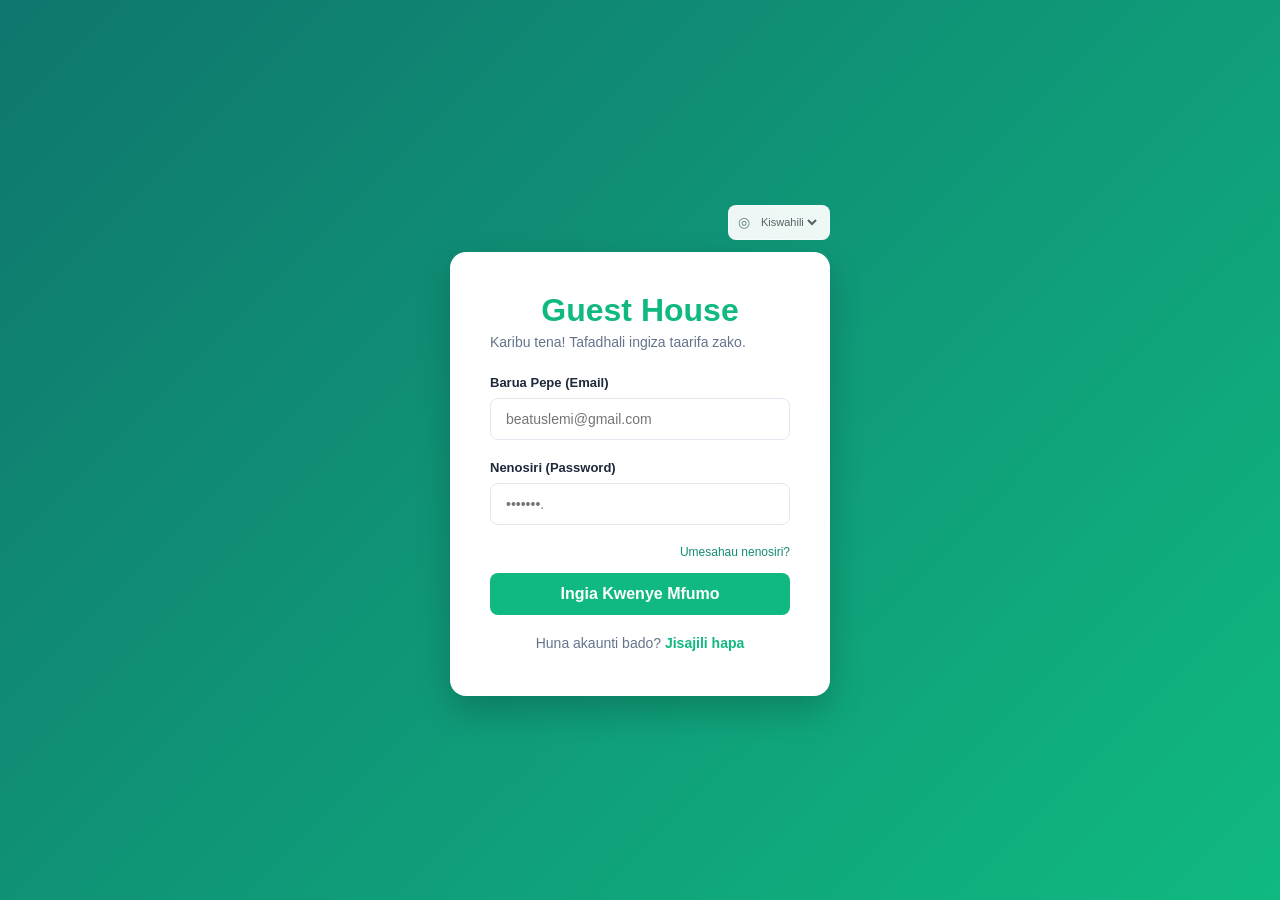
==== commit 5d469450: "frontend page" ====
--- a/index.html
+++ b/index.html
@@ -3,7 +3,7 @@
 <head>
     <meta charset="UTF-8">
     <meta name="viewport" content="width=device-width, initial-scale=1.0">
-    <title>Ingia - Nginap Guest House</title>
+    <title>Ingia - Mfumo wa Nyumba za Wageni</title>
     <link rel="stylesheet" href="style.css">
 </head>
 <body class="auth-body">
@@ -13,19 +13,19 @@
         </div>
         <div class="auth-card">
             <div class="brand-logo">
-                <div class="brand-heading"><h2><span data-brand-name>nginap</span><span>.</span></h2><button class="brand-edit-button" type="button" data-open-brand-dialog aria-label="Badilisha jina la guest house" title="Badilisha jina la guest house">✎</button></div>
+                <div class="brand-heading"><h2><span data-brand-name>Guest House</span></h2></div>
                 <p>Karibu tena! Tafadhali ingiza taarifa zako.</p>
             </div>
             
             <form id="login-form">
                 <div class="input-group">
                     <label>Barua Pepe (Email)</label>
-                    <input type="email" id="login-email" placeholder="mteja@example.com" required>
+                    <input type="email" id="login-email" placeholder="beatuslemi@gmail.com" required>
                 </div>
                 
                 <div class="input-group">
                     <label>Nenosiri (Password)</label>
-                    <input type="password" id="login-password" placeholder="••••••••" required>
+                    <input type="password" id="login-password" placeholder="•••••••." required>
                 </div>
                 <button id="forgot-password-link" class="auth-link-button" type="button">Umesahau nenosiri?</button>
                 
--- a/style.css
+++ b/style.css
@@ -1986,4 +1986,43 @@
         max-width: 125px;
         white-space: normal;
     }
+}
+
+#admin-nav-link[hidden] {
+    display: none;
+}
+
+.admin-summary {
+    grid-template-columns: repeat(3, minmax(0, 1fr));
+}
+
+.admin-house-summary {
+    grid-template-columns: repeat(4, minmax(0, 1fr));
+}
+
+.admin-pagination {
+    display: flex;
+    align-items: center;
+    justify-content: center;
+    gap: 14px;
+    margin-top: 16px;
+    color: var(--text-muted);
+    font-size: 12px;
+}
+
+.admin-pagination .filter-btn:disabled {
+    cursor: not-allowed;
+    opacity: .5;
+}
+
+@media (max-width: 700px) {
+    .admin-summary {
+        grid-template-columns: repeat(2, minmax(0, 1fr));
+    }
+}
+
+@media (max-width: 380px) {
+    .admin-summary {
+        grid-template-columns: 1fr;
+    }
 }
